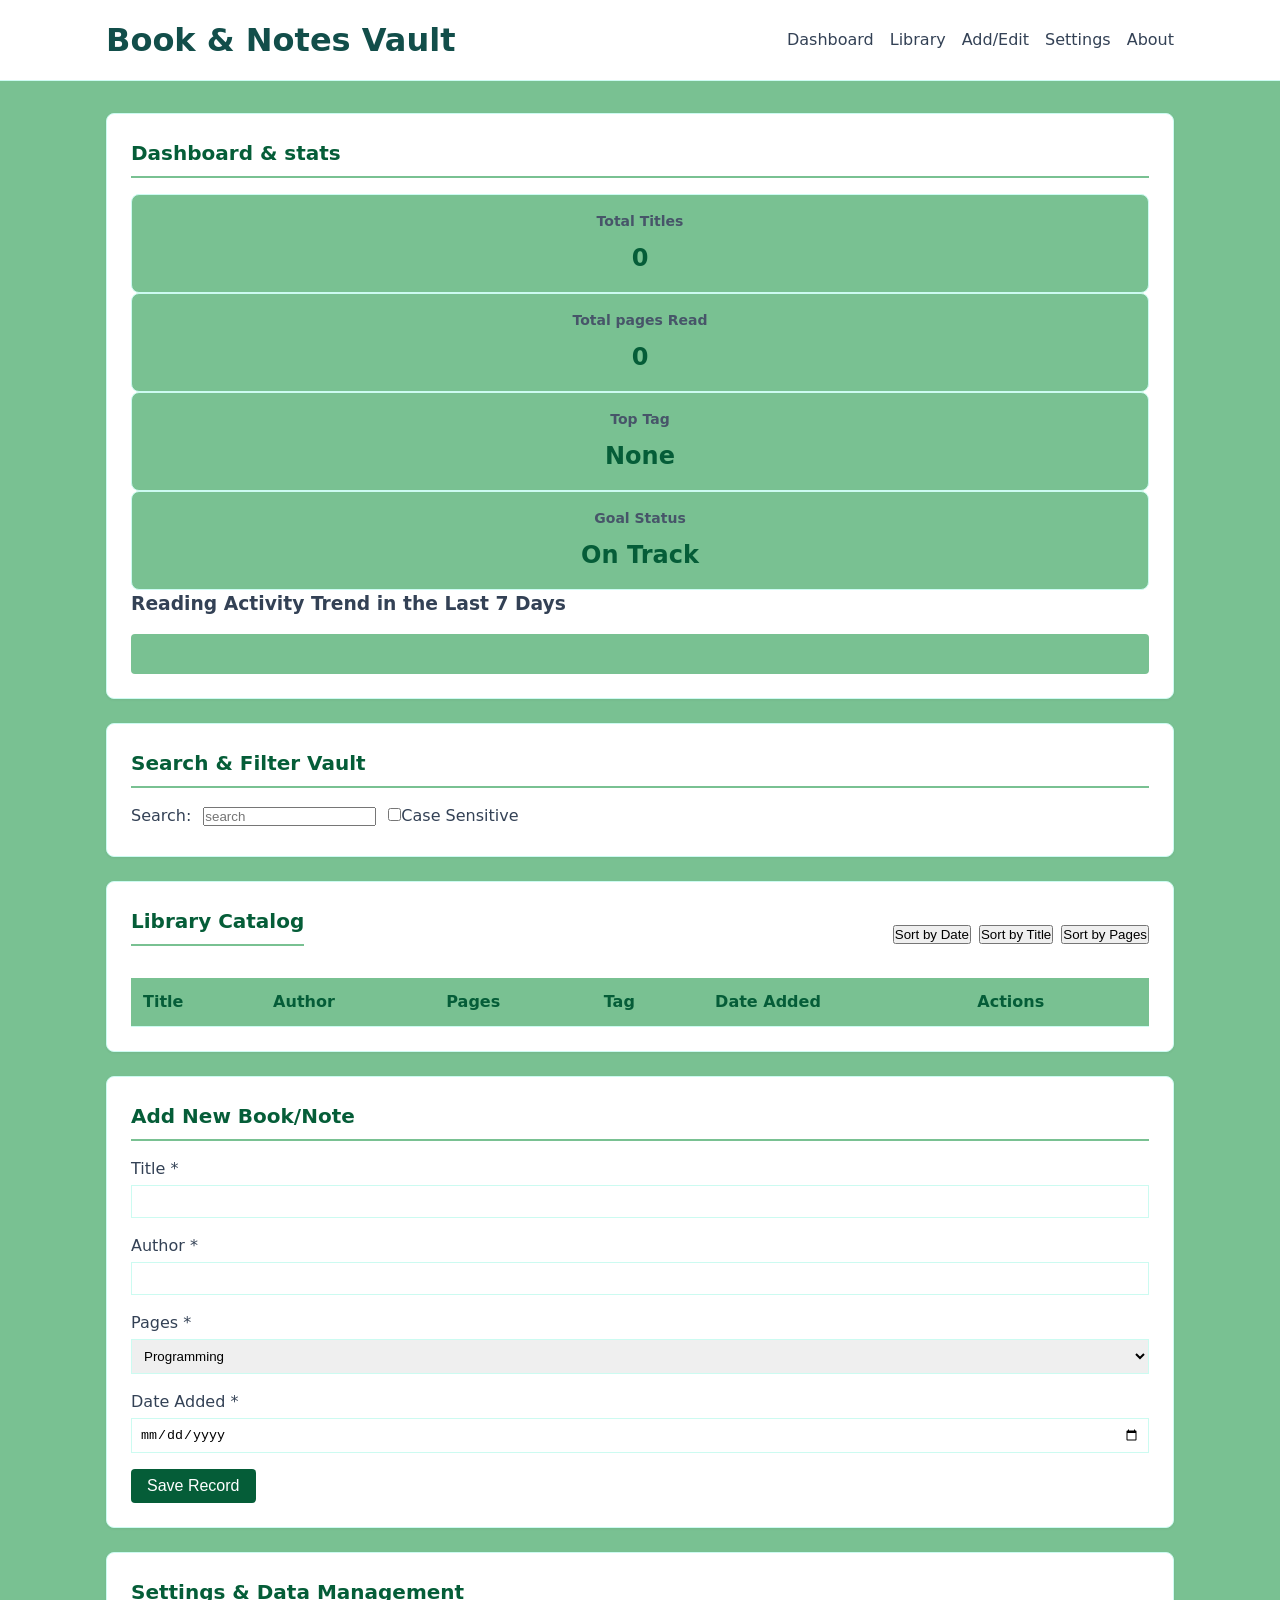
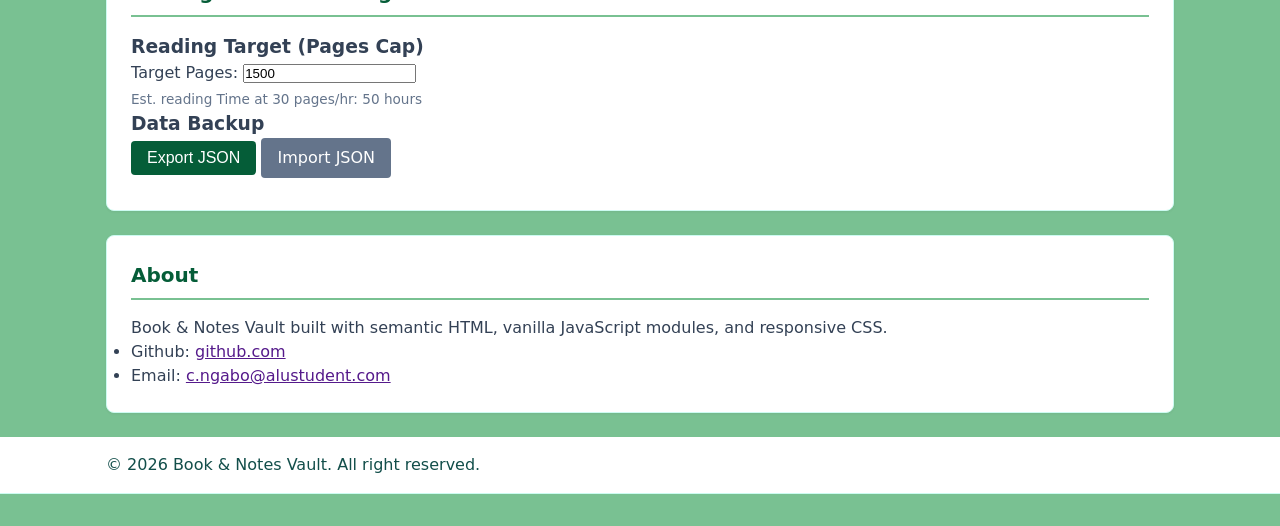
==== index.html @ 52278b73 "feat: finished most things and remaining with polishing the website" ====
<!DOCTYPE html>
<html lang="en">
<head>
    <meta charset="UTF-8">
    <meta name="viewport" content="width=device-width, initial-scale=1.0">
    <title>Book & Notes Vault</title>
    <link rel="stylesheet" href="styles/main.css">
</head>
<body>
    <a href="#main-content" class="skip-link">Skip to main content</a>

    <header class="site-header">
        <div class="container header-inner">
            <h1>Book & Notes Vault</h1>
            <nav aria-label="Main Navigation">
                <ul>
                    <li><a href="#dashboard">Dashboard</a></li>
                    <li><a href="#records-section">Library</a></li>
                    <li><a href="#form-section">Add/Edit</a></li>
                    <li><a href="#settings">Settings</a></li>
                    <li><a href="#about">About</a></li>
                </ul>
            </nav>
        </div>
    </header>

    <!-- Dashboard and stastics section-->
    <main id="main-content" class="container">
        <div id="live-region" aria-live="polite" class="sr-only"></div>
        <section id="dashboard" class="card-section">
            <h2>Dashboard & stats</h2>
            <div class="stats-grid">
                <div class="stat-card">
                    <h3>Total Titles</h3>
                    <p id="stat-count">0</p>
                </div>
                <div class="stat-card">
                    <h3>Total pages Read</h3>
                    <p id="stat-sum">0</p>
                </div>
                <div class="stat-card">
                    <h3>Top Tag</h3>
                    <p id="stat-top-tag">None</p>
                </div>
                <div class="stat-card">
                    <h3>Goal Status</h3>
                    <p id="stat-cap-status">On Track</p>
                </div>
            </div>
            <div class="chart-container">
                <h3>Reading Activity Trend in the Last 7 Days</h3>
                <div id="trend-chart" class="mini-chart"></div>
            </div>
        </section>

        <!-- search and filter section-->
        <section id="search-section" class="card-section">
            <h2>Search & Filter Vault</h2>
            <div class="search-controls">
                <label for="search-input">Search:</label>
                <input type="text" id="search-input" placeholder="search">
                <label><input type="checkbox" id="case-sensitive-toggle">Case Sensitive</label>
            </div>
            <p id="search-error" class="error-message" role="alert"></p>
        </section>

        <!--records section-->
        <section id="records-section" class="card-section">
            <div class="section-header">
                <h2>Library Catalog</h2>
                <div class="sort-controls">
                    <button id="sort-date" aria-sort="none">Sort by Date</button>
                    <button id="sort-titles" aria-sort="none">Sort by Title</button>
                    <button id="sort-pages" aria-sort="none">Sort by Pages</button>
                </div>
            </div>
            <div class="table-responsive">
                <table id="records-table">
                    <thead>
                        <tr>
                            <th>Title</th>
                            <th>Author</th>
                            <th>Pages</th>
                            <th>Tag</th>
                            <th>Date Added</th>
                            <th>Actions</th>
                        </tr>
                    </thead>
                    <tbody id="records-tbody">

                    </tbody>
                </table>
            </div>
        </section>

        <!-- add and edit section -->
        <section id="form-section" class="card-section">
            <h2 id="form-title">Add New Book/Note</h2>
            <form id="record-form" novalidate>
                <input type="hidden" id="record-id">
                <div class="form-group">
                    <label for="title">Title <span aria-hidden="true">*</span></label>
                    <input type="text" id="title" required aria-describedby="title-error">
                    <small id="title-error" class="error-message"></small>
                </div>
                <div class="form-group">
                    <label for="author">Author <span aria-hidden="true">*</span></label>
                    <input type="text" id="author" required aria-describedby="author-error">
                    <small id="title-error" class="error-message"></small>
                </div>
                <div class="form-group">
                    <label for="pages">Pages <span aria-hidden="true">*</span></label>
                    <select id="tag" required>
                        <option value="Programming">Programming</option>
                        <option value="Architecture">Architecture</option>
                        <option value="Science">Science</option>
                        <option value="Productivity">Productivity</option>
                        <option value="Fiction">Fiction</option>
                        <option value="Other">Other</option>
                    </select>
                    <small id="tag-error" class="error-message"></small>
                </div>
                <div class="form-group">
                    <label for="dateAdded">Date Added <span aria-hidden="true">*</span></label>
                    <input type="date" id="dateAdded" required aria-describedby="date-error">
                    <small id="date-error" class="error-message"></small>
                </div>
                <div class="form-actions">
                    <button type="submit" class="btn primary" id="save-btn">Save Record</button>
                    <button type="button" class="btn secondary" id="cancel-btn" style="display:none;">Cancel</button>
                </div>
            </form>
        </section>
        
        <!--settings section-->
        <section id="settings" class="card-section">
            <h2>Settings & Data Management</h2>
            <div class="settings-grid">
                <div>
                    <h3>Reading Target (Pages Cap)</h3>
                    <label for="reading-cap">Target Pages:</label>
                    <input type="number" id="reading-cap" value="1500">
                    <small class="hint">Est. reading Time at 30 pages/hr: <span id="hours-est">50</span> hours</small>
                </div>
                <div>
                    <h3>Data Backup</h3>
                    <button id="export-btn" class="btn">Export JSON</button>
                    <label for="import-file" class="btn secondary file-label">Import JSON</label>
                    <input type="file" id="import-file" accept=".json" style="display: none;">
                </div>
            </div>
            <p id="settings-msg" class="success-message" role="status"></p>
        </section>
        
        <section id="about" class="card-section">
            <h2>About</h2>
            <p>Book & Notes Vault built with semantic HTML, vanilla JavaScript modules, and responsive CSS.</p>
            <ul>
                <li>Github: <a href="" target="_blank" rel="noopener">github.com</a></li>
                <li>Email: <a href="">c.ngabo@alustudent.com</a></li>
            </ul>
        </section>
    </main>

    <footer class="site-header">
        <div class="container footer-inner">
            <p>&copy; 2026 Book & Notes Vault. All right reserved.</p>
        </div>
    </footer>

    <script type="module" src="scripts/app.js"></script>
</body>
</html>
---- styles/main.css ----
:root {
    --primary:#055d38;
    --primary-hover: #115e59;
    --bg: #79c192;
    --surface: #ffffff;
    --text: #124e4a;
    --text-muted: #5eead4;
    --text-body: #334155;
    --border: #ccfbf1;
    --error: #dc2626;
    --success: #16a34a;
    --radius: 8px;
}

* {
    box-sizing: border-box;
    margin: 0;
    padding: 0;
}

body {
    font-family: system-ui, -apple-system, sens-serif;
    background-color: var(--bg);
    color: var(--text-body);
    line-height: 1.5;
}

.container {
    width: 100%;
    max-width: 1100px;
    margin: 0 auto;
    padding: 0 1rem;
}

.sr-only {
    position: absolute;
    width: 1px;
    height: 1px;
    padding: 0;
    margin: -1px;
    overflow: hidden;
    clip: rect(0,0,0,0);
    border: 0;
}

.skip-link {
    position: absolute;
    top: -40px;
    left: 0;
    background: var(--primary);
    color: white;
    padding: 8px;
    z-index: 100;
    transition: top 0.2s ease;
}

.skip-link:focus {
    top: 0;
}

.site-header {
    background: var(--surface);
    border-bottom: 1px solid var(--border);
    padding: 1rem 0;
    margin-bottom: 2rem;
    color: var(--text);
}

.header-inner {
    display: flex;
    flex-direction: column;
    gap: 1rem;
    align-items: center;
}

.site-header nav ul {
    display: flex;
    gap: 1rem;
    list-style: none;
    flex-wrap: wrap;
    justify-content: center;
}

.site-header nav a {
    color: var(--text-body);
    text-decoration: none;
    font-weight: 500;
}

.site-header nav a:hover {
    color: var(--primary-hover);
}

.card-section {
    background: var(--surface);
    border: 1px solid var(--border);
    border-radius: var(--radius);
    padding: 1.5rem;
    margin-bottom: 1.5rem;
    box-shadow: 0 1px 3px rgba(0,0,0,0.05);
}

.card-section h2 {
    margin-bottom: 1rem;
    font-size: 1.25rem;
    border-bottom: 2px solid var(--bg);
    padding-bottom: 0.5rem;
    color: var(--primary);
}

.stat-grid {
    display: grid;
    grid-template-columns: 1fr;
    gap: 1rem;
}

.stat-card {
    background: var(--bg);
    padding: 1rem;
    border-radius: var(--radius);
    text-align: center;
    border: 1px solid var(--border);
}

.stat-card h3 {
    font-size: 0.875rem;
    color: #475569;
}

.stat-card p {
    font-size: 1.5rem;
    font-weight: bold;
    color: var(--primary);
    margin-top: 0.5rem;
}

.mini-chart {
    display: flex;
    height: 40px;
    background: var(--bg);
    border-radius: 4px;
    overflow: hidden;
    margin-top: 1rem;
    align-items: flex-end;
}

.chart-bar {
    background: var(--primary);
    flex: 1;
    margin: 0 2px;
    transition: height 0.3s ease;
}

.search-controls {
    display: flex;
    flex-direction: column;
    gap: 0.75rem;
}

.section-header {
    display: flex;
    flex-direction: column;
    gap: 0.75;
    margin-bottom: 1rem;
}

.sort-controls {
    display: flex;
    gap: 0.5rem;
    flex-wrap: wrap;
}

.table-responsive {
    width: 100%;
    overflow: auto;
}

table {
    width: 100%;
    border-collapse: collapse;
    text-align: left;
}

th, td {
    padding: 0.75rem;
    border-bottom: 1px solid var(--border);
}

th {
    font-weight: 600;
    background: var(--bg);
    color: var(--primary);
}

.form-group {
    margin-bottom: 1rem;
}

.form-group label {
    display: block;
    font-weight: 500;
    margin-bottom: 0.25rem;
    color: var(--text-body);
}

.form-group input, .form-group select {
    width: 100%;
    padding: 0.5rem;
    border: 1px solid var(--border);
}

.form-group input:focus, .form-group:focus {
    outline: 2px solid var(--primary);
}

.error-message {
    color: var(--error);
    font-size: 0.875rem;
    margin-top: 0.25rem;
    display: block;
}

.success-message {
    color: var(--success);
    font-size: 0.875rem;
    margin-top: 0.5rem;
}

.hint {
    font-size: 0.85rem;
    color: #64748b;
    display: block;
    margin-top: 0.25rem;
}

.btn {
    background: var(--primary);
    color: white;
    border: none;
    padding: 0.5rem 1rem;
    border-radius: 4px;
    cursor: pointer;
    font-size: 1rem;
}

.btn:hover {
    background: var(--primary-hover);
}

.btn.secondary {
    background: #64748b;
}

.btn.danger {
    background: var(--error);
}

.file-label {
    display: inline-block;
    cursor: pointer;
    text-align: center;
}

mark {
    background-color: #fef08a;
    padding: 0 2px;
    border-radius: 2px;
}

/* tackling breakpoints */
@media (min-width: 768px) {
    .header-inner {
        flex-direction: row;
        justify-content: space-between;
    }
    .stat-grid {
        grid-template-columns: repeat(2, 1fr);
    }
    .search-controls {
        flex-direction: row;
        align-items: center;
    }
    .section-header {
        flex-direction: row;
        justify-content: space-between;
        align-items: center;
    }
}

@media (min-width: 1024px) {
    .stat-grid {
        grid-template-columns: repeat(4, 1fr);
    }
}
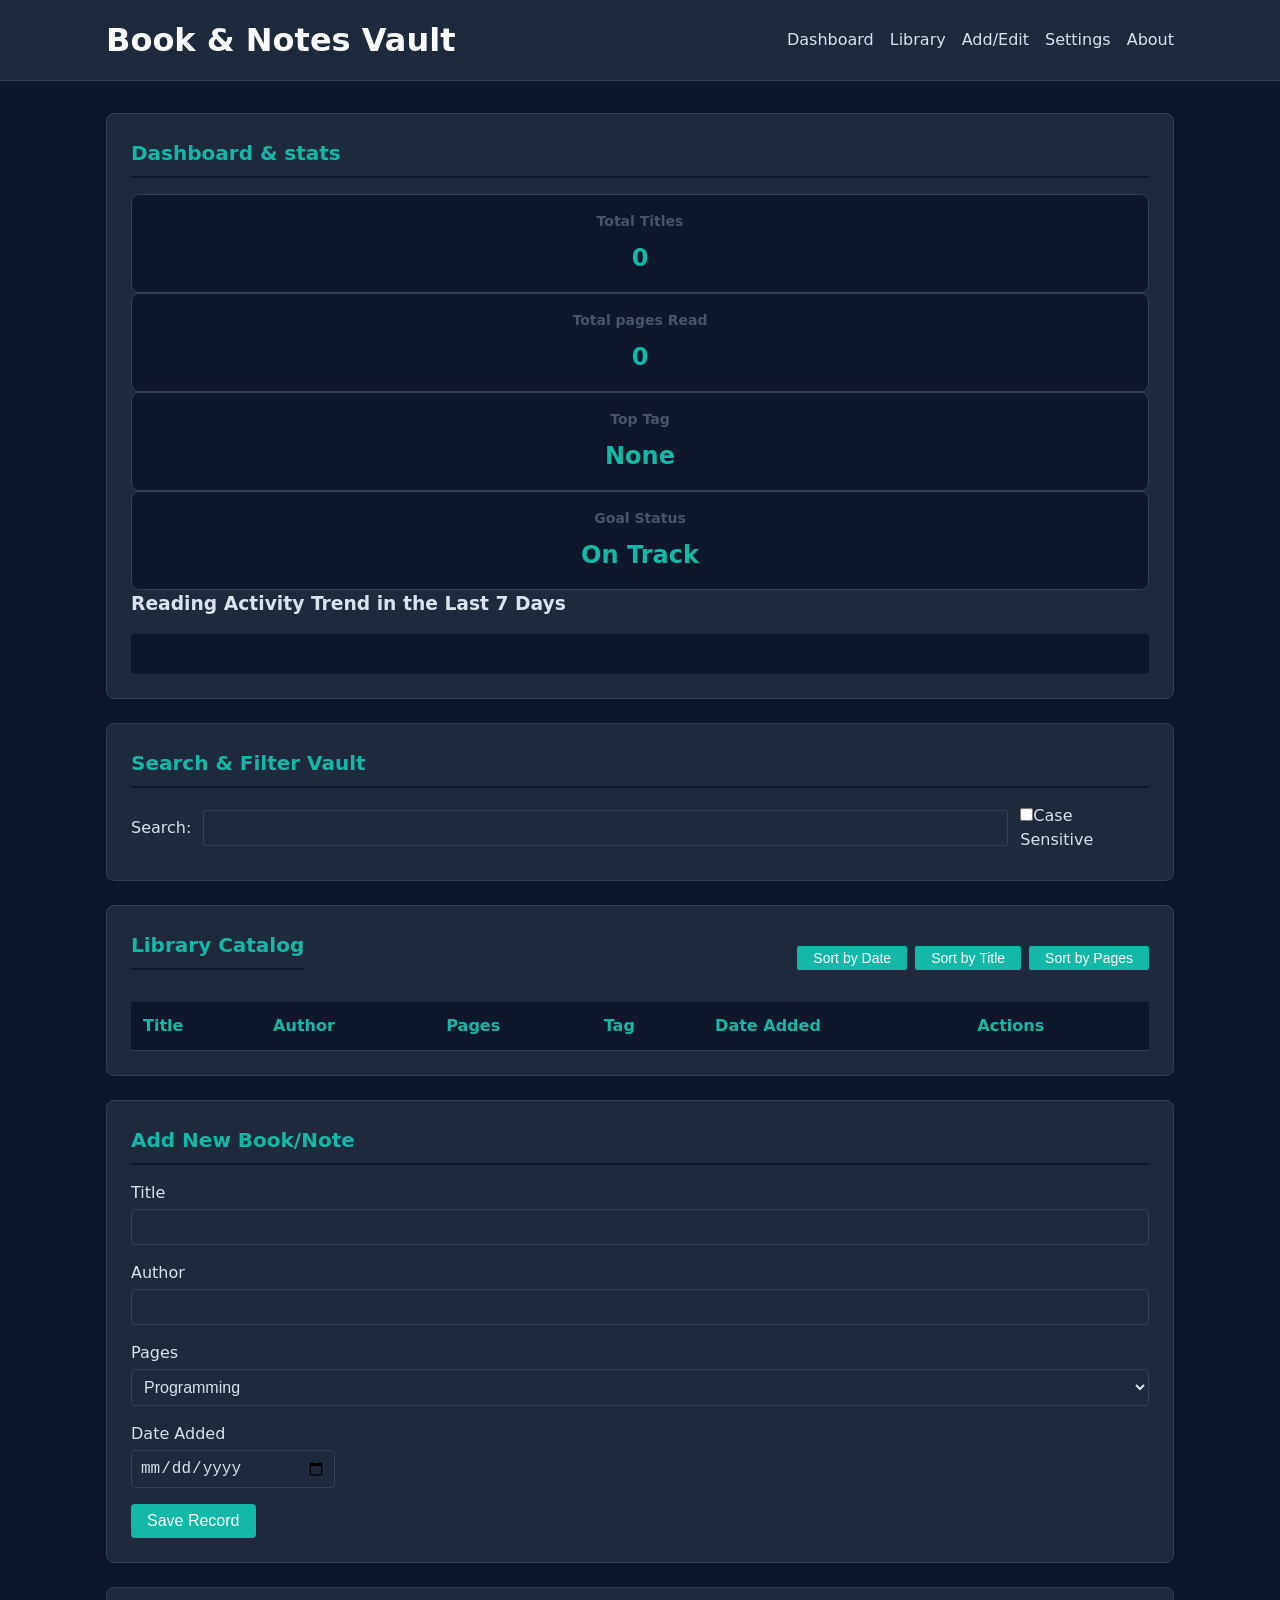
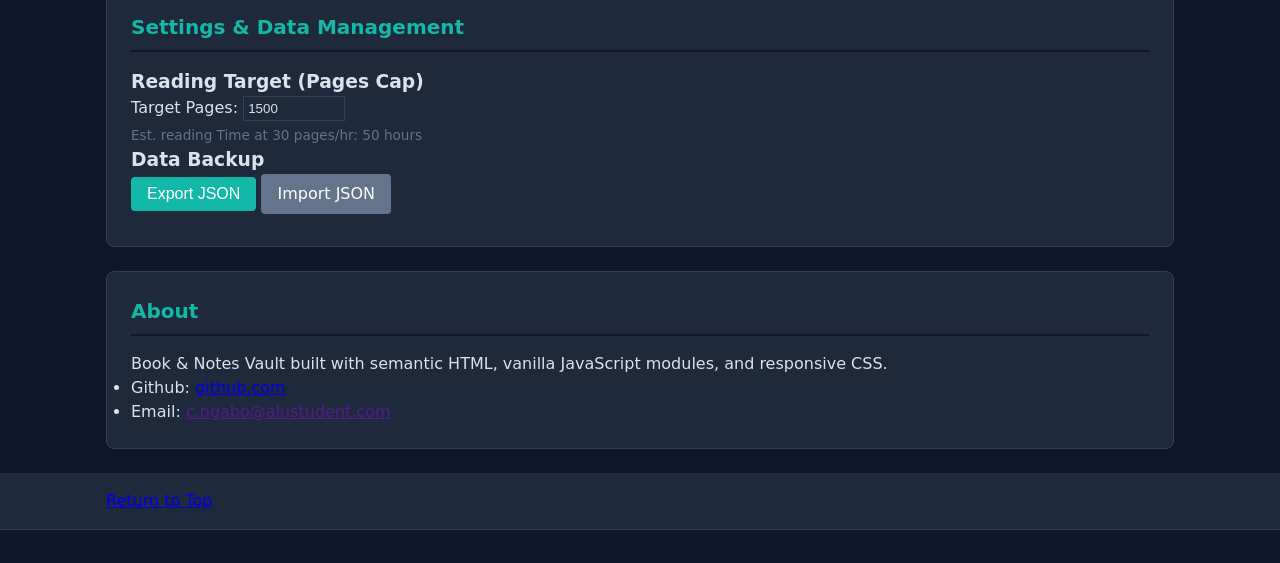
==== commit 2fa16503: "changing up color and adding more ccs" ====
--- a/index.html
+++ b/index.html
@@ -58,7 +58,7 @@
             <h2>Search & Filter Vault</h2>
             <div class="search-controls">
                 <label for="search-input">Search:</label>
-                <input type="text" id="search-input" placeholder="search">
+                <input type="text" id="search-input" class="search-style">
                 <label><input type="checkbox" id="case-sensitive-toggle">Case Sensitive</label>
             </div>
             <p id="search-error" class="error-message" role="alert"></p>
@@ -69,9 +69,9 @@
             <div class="section-header">
                 <h2>Library Catalog</h2>
                 <div class="sort-controls">
-                    <button id="sort-date" aria-sort="none">Sort by Date</button>
-                    <button id="sort-titles" aria-sort="none">Sort by Title</button>
-                    <button id="sort-pages" aria-sort="none">Sort by Pages</button>
+                    <button id="sort-date" aria-sort="none" class="sort-btn">Sort by Date</button>
+                    <button id="sort-titles" aria-sort="none" class="sort-btn">Sort by Title</button>
+                    <button id="sort-pages" aria-sort="none" class="sort-btn">Sort by Pages</button>
                 </div>
             </div>
             <div class="table-responsive">
@@ -99,17 +99,17 @@
             <form id="record-form" novalidate>
                 <input type="hidden" id="record-id">
                 <div class="form-group">
-                    <label for="title">Title <span aria-hidden="true">*</span></label>
+                    <label for="title">Title <span aria-hidden="true"></span></label>
                     <input type="text" id="title" required aria-describedby="title-error">
                     <small id="title-error" class="error-message"></small>
                 </div>
                 <div class="form-group">
-                    <label for="author">Author <span aria-hidden="true">*</span></label>
+                    <label for="author">Author <span aria-hidden="true"></span></label>
                     <input type="text" id="author" required aria-describedby="author-error">
                     <small id="title-error" class="error-message"></small>
                 </div>
                 <div class="form-group">
-                    <label for="pages">Pages <span aria-hidden="true">*</span></label>
+                    <label for="pages">Pages <span aria-hidden="true"></span></label>
                     <select id="tag" required>
                         <option value="Programming">Programming</option>
                         <option value="Architecture">Architecture</option>
@@ -120,8 +120,8 @@
                     </select>
                     <small id="tag-error" class="error-message"></small>
                 </div>
-                <div class="form-group">
-                    <label for="dateAdded">Date Added <span aria-hidden="true">*</span></label>
+                <div class="form-group" id="form-groupdate">
+                    <label for="dateAdded">Date Added <span aria-hidden="true"></span></label>
                     <input type="date" id="dateAdded" required aria-describedby="date-error">
                     <small id="date-error" class="error-message"></small>
                 </div>
@@ -152,11 +152,12 @@
             <p id="settings-msg" class="success-message" role="status"></p>
         </section>
         
+        <!-- about section -->
         <section id="about" class="card-section">
             <h2>About</h2>
             <p>Book & Notes Vault built with semantic HTML, vanilla JavaScript modules, and responsive CSS.</p>
             <ul>
-                <li>Github: <a href="" target="_blank" rel="noopener">github.com</a></li>
+                <li>Github: <a href="https://github.com/Te1vel/book-notes-vault" target="_blank" rel="noopener">github.com</a></li>
                 <li>Email: <a href="">c.ngabo@alustudent.com</a></li>
             </ul>
         </section>
@@ -164,7 +165,7 @@
 
     <footer class="site-header">
         <div class="container footer-inner">
-            <p>&copy; 2026 Book & Notes Vault. All right reserved.</p>
+        <p class="return"><a href="#dashboard">Return to Top</a></p>
         </div>
     </footer>
 
--- a/styles/main.css
+++ b/styles/main.css
@@ -1,12 +1,12 @@
 :root {
-    --primary:#055d38;
-    --primary-hover: #115e59;
-    --bg: #79c192;
-    --surface: #ffffff;
-    --text: #124e4a;
+    --primary:#14b8a6;
+    --primary-hover: #0d9488;
+    --bg: #0f172a;
+    --surface: #1e293b;
+    --text: #f8fafc;
     --text-muted: #5eead4;
-    --text-body: #334155;
-    --border: #ccfbf1;
+    --text-body: #d9e2ed;
+    --border: #334155;
     --error: #dc2626;
     --success: #16a34a;
     --radius: 8px;
@@ -157,6 +157,16 @@
     gap: 0.75rem;
 }
 
+.search-style {
+    width: 80%;
+    padding: 0.5rem;
+    background-color: var(--surface);
+    color: var(--text-body);
+    border: 1px solid var(--border);
+    border-radius: 2px;
+    font-size: 1rem;
+}
+
 .section-header {
     display: flex;
     flex-direction: column;
@@ -168,6 +178,20 @@
     display: flex;
     gap: 0.5rem;
     flex-wrap: wrap;
+}
+
+.sort-btn {
+    background: var(--primary);
+    color: white;
+    border: none;
+    padding: 0.25rem 1rem;
+    border-radius: 2px;
+    cursor: pointer;
+    font-size: 0.875rem;
+}
+
+.sort-btn:hover {
+    background-color: var(--primary-hover);
 }
 
 .table-responsive {
@@ -206,11 +230,16 @@
 .form-group input, .form-group select {
     width: 100%;
     padding: 0.5rem;
-    border: 1px solid var(--border);
+    background-color: var(--surface);
+    color: var(--text-body);
+    border: 1px solid var(--border);
+    border-radius: 4px;
+    font-size: 1rem;
 }
 
 .form-group input:focus, .form-group:focus {
     outline: 2px solid var(--primary);
+    border-color: var(--primary);
 }
 
 .error-message {
@@ -267,6 +296,25 @@
     border-radius: 2px;
 }
 
+.return {
+    text-decoration: none;
+    color: var(--primary);
+    text-align: left;
+    
+}
+
+#reading-cap {
+    width: 10%;
+    padding: 0.25rem;
+    background-color: var(--surface);
+    color: var(--text-body);
+    border: 1px solid var(--border);
+}
+
+#form-groupdate {
+    width: 20%;
+}
+
 /* tackling breakpoints */
 @media (min-width: 768px) {
     .header-inner {
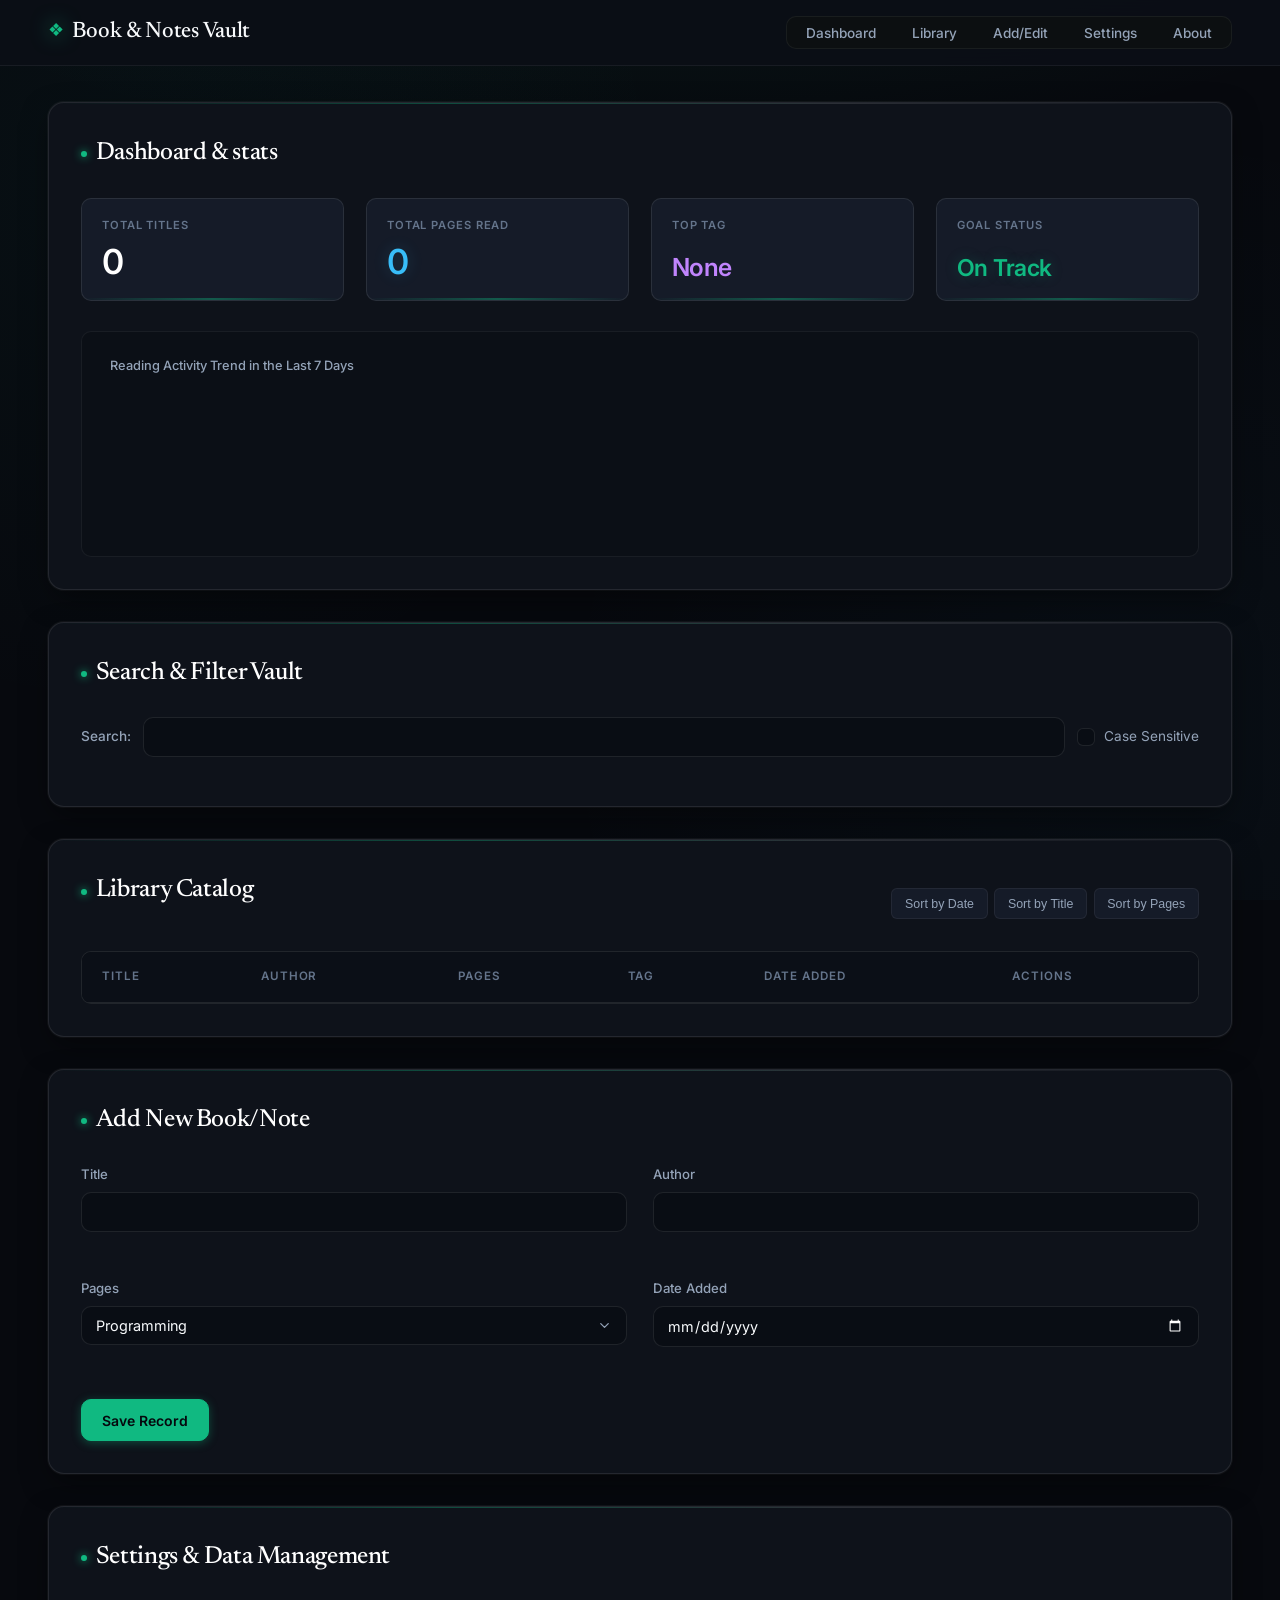
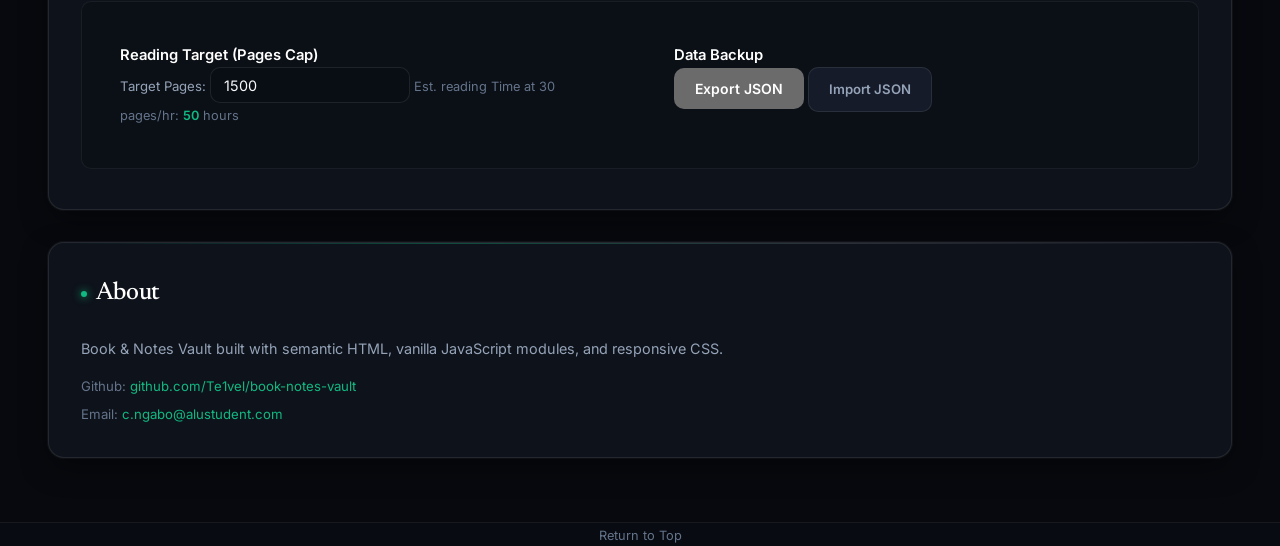
==== commit 9743bed8: "test.html" ====
--- a/index.html
+++ b/index.html
@@ -157,8 +157,8 @@
             <h2>About</h2>
             <p>Book & Notes Vault built with semantic HTML, vanilla JavaScript modules, and responsive CSS.</p>
             <ul>
-                <li>Github: <a href="https://github.com/Te1vel/book-notes-vault" target="_blank" rel="noopener">github.com</a></li>
-                <li>Email: <a href="">c.ngabo@alustudent.com</a></li>
+                <li>Github: <a href="https://github.com/Te1vel/book-notes-vault" target="_blank" rel="noopener">github.com/Te1vel/book-notes-vault</a></li>
+                <li>Email: <a href="c.ngabo@alustudent.com">c.ngabo@alustudent.com</a></li>
             </ul>
         </section>
     </main>
--- a/styles/main.css
+++ b/styles/main.css
@@ -1,37 +1,90 @@
+@import url('https://fonts.googleapis.com/css2?family=Inter:wght@300;400;500;600;700&family=Newsreader:ital,opsz,wght@0,6..72,300;0,6..72,400;0,6..72,500;0,6..72,600;1,6..72,400;1,6..72,500&display=swap');
+/* --- design tokens and color system --- */
 :root {
-    --primary:#14b8a6;
-    --primary-hover: #0d9488;
-    --bg: #0f172a;
-    --surface: #1e293b;
-    --text: #f8fafc;
-    --text-muted: #5eead4;
-    --text-body: #d9e2ed;
-    --border: #334155;
-    --error: #dc2626;
-    --success: #16a34a;
-    --radius: 8px;
-}
+    --bg-base: #07090e;
+    --bg-surface: #0e121a;
+     --bg-surface-elevated: #131824;
+    --bg-card: #151b28;
+    --bg-card-hover: #1b2334;
+    --bg-card-inner: #0b0f16;
+    --bg-input: #090d14;
 
-* {
+    --border-subtle: rgba(255, 255, 255, 0.06);
+    --border-card: rgba(255, 255, 255, 0.09);
+    --border-focus: rgba(16, 185, 129, 0.6);
+
+    --text-primary: #f8fafc;
+    --text-secondary: #94a3b8;
+    --text-muted: #64748b;
+    --text-inverse: #05080d;
+
+    --accent-emerald: #10b981;
+    --accent-emerald-glow: rgba(16, 185, 129, 0.28);
+    --accent-emerald-subtle: rgba(16, 185, 129, 0.12);
+    --accent-teal: #14b8a6;
+    --accent-cyan: #38bdf8;
+    --accent-amber: #f59e0b;
+    --accent-rose: #f43f5e;
+    --accent-purple: #c084fc;
+
+    --font-heading: 'Newsreader', Georgia, serif;
+    --font-sans: 'Inter', -apple-system, BlinkMacSystemFont, "Segoe UI", Roboto, sans-serif;
+    --font-mono: ui-monospace, SFMono-Regular, Menlo, Monaco, Consolas, monospace;
+
+    --radius-sm: 6px;
+    --radius-md: 10px;
+    --radius-lg: 16px;
+    --radius-xl: 22px;
+    --radius-full: 9999px;
+
+    --shadow-card: 0 10px 30px -5px rgba(0, 0, 0, 0.5), 0 0 1px 1px rgba(255, 255, 255, 0.06);
+    --shadow-card-hover: 0 16px 36px -4px rgba(0, 0, 0, 0.65), 0 0 1px 1px rgba(16, 185, 129, 0.3);
+    --shadow-glow: 0 0 25px -2px rgba(16, 185, 129, 0.35);
+
+    --transition: all 0.22s cubic-bezier(0.16, 1, 0.3, 1);
+}
+/* --- base and resets --- */
+*, *::before, *::after {
     box-sizing: border-box;
     margin: 0;
     padding: 0;
 }
-
+html {
+    scroll-behavior: smooth;
+    color-scheme: dark;
+    -webkit-text-size-adjust: 100%;
+}
 body {
-    font-family: system-ui, -apple-system, sens-serif;
-    background-color: var(--bg);
-    color: var(--text-body);
-    line-height: 1.5;
-}
-
-.container {
-    width: 100%;
-    max-width: 1100px;
-    margin: 0 auto;
-    padding: 0 1rem;
-}
-
+    background-color: var(--bg-base);
+    color: var(--text-primary);
+    font-family: var(--font-sans);
+    font-size: 14.5px;
+    line-height: 1.55;
+    min-height: 100vh;
+    display: flex;
+    flex-direction: column;
+     background-image: 
+        radial-gradient(ellipse 90% 40% at 50% -10%, rgba(16, 185, 129, 0.08), transparent 70%),
+        radial-gradient(circle at 10% 20%, rgba(20, 184, 166, 0.04) 0%, transparent 40%),
+        radial-gradient(circle at 90% 80%, rgba(56, 189, 248, 0.03) 0%, transparent 45%);
+    background-attachment: fixed;
+}
+.skip-link {
+    position: absolute;
+    top: -100px;
+    left: 1rem;
+    background: var(--accent-emerald);
+    color: var(--text-inverse);
+    font-weight: 600;
+    padding: 0.65rem 1rem;
+    border-radius: var(--radius-sm);
+    z-index: 9999;
+    text-decoration: none;
+    transition: top 0.2s;
+}
+.skip-link:focus {
+    top: 0.75rem;
+}
 .sr-only {
     position: absolute;
     width: 1px;
@@ -40,303 +93,884 @@
     margin: -1px;
     overflow: hidden;
     clip: rect(0,0,0,0);
+    white-space: nowrap;
     border: 0;
 }
-
-.skip-link {
+.container {
+    width: 100%;
+    margin: 0 auto;
+    padding: 0 1rem;
+}
+/* nav */
+.site-header {
+    background-color: rgba(11, 15, 22, 0.92);
+    backdrop-filter: blur(16px);
+    -webkit-backdrop-filter: blur(16px);
+    border-bottom: 1px solid var(--border-subtle);
+    position: sticky;
+    top: 0;
+    z-index: 100;
+}
+.header-inner {
+    display: flex;
+    flex-direction: column;
+    align-items: stretch;
+    gap: 0.75rem;
+    padding: 0.85rem 0;
+}
+.site-header h1 {
+    font-family: var(--font-heading);
+    font-size: 1.25rem;
+    font-weight: 500;
+    letter-spacing: -0.02rem;
+    color: var(--text-primary);
+    display: flex;
+    align-items: center;
+    gap: 0.5rem;
+}
+.site-header h1::before {
+    content: "❖";
+    color: var(--accent-emerald);
+    font-size: 1.1rem;
+    display: inline-block;
+    filter: drop-shadow(0 0 10px rgba(16, 185, 129, 0.7));
+}
+.site-header nav {
+    width: 100%;
+    overflow-x: auto;
+    -webkit-overflow-scrolling: touch;
+    scrollbar-width: none;
+}
+.site-header nav::-webkit-scrollbar {
+    display: none;
+}
+.site-header nav ul {
+    list-style: none;
+    display: flex;
+    align-items: center;
+    gap: 0.25rem;
+    background: rgba(14, 18, 16, 0.7);
+    padding: 0.25rem;
+    border-radius: var(--radius-md);
+    border: 1px solid var(--border-subtle);
+    width: max-content;
+    min-width: 100%;
+}
+.site-header nav a {
+    color: var(--text-secondary);
+    text-decoration: none;
+    font-size: 0.8rem;
+    font-weight: 500;
+    padding: 0.4rem 0.75rem;
+    border-radius: var(--radius-sm);
+    white-space: nowrap;
+    transition: var(--transition);
+}
+.site-header nav a:hover, .site-header nav a:focus-visible{
+    color: var(--text-primary);
+    background-color: var(--bg-card);
+}
+.site-header nav a[aria-current="page"], .site-header nav a:active {
+    background-color: var(--bg-card-hover);
+    color: var(--accent-emerald);
+    box-shadow: inset 0 0 0 1px rgba(16, 185, 129, 0.25);
+}
+/* main content */
+main#main-content {
+    flex: 1;
+    padding-top: 1.25rem;
+    padding-bottom: 2.5rem;
+    display: flex;
+    flex-direction: column;
+    gap: 1.25rem;
+}
+.card-section {
+    background: var(--bg-surface);
+    border: 1px solid var(--border-card);
+    border-radius: var(--radius-md);
+    padding: 1.25rem 1rem;
+    box-shadow: var(--shadow-card);
+    position: relative;
+    overflow: hidden;
+}
+.card-section::before {
+    content: "";
     position: absolute;
-    top: -40px;
+    top: 0;
     left: 0;
-    background: var(--primary);
-    color: white;
-    padding: 8px;
-    z-index: 100;
-    transition: top 0.2s ease;
-}
-
-.skip-link:focus {
-    top: 0;
-}
-
-.site-header {
-    background: var(--surface);
-    border-bottom: 1px solid var(--border);
-    padding: 1rem 0;
-    margin-bottom: 2rem;
-    color: var(--text);
-}
-
-.header-inner {
-    display: flex;
-    flex-direction: column;
-    gap: 1rem;
+    right: 0;
+    height: 1px;
+    background: linear-gradient(90deg, transparent, rgba(16, 185, 129, 0.35), rgba(255, 255, 255, 0.12), transparent);
+}
+.card-section > h2, .section-header > h2 {
+    font-family: var(--font-heading);
+    font-size: 1.35rem;
+    font-weight: 500;
+    letter-spacing: -0.015em;
+    color: #ffffff;
+    margin-bottom: 1.15rem;
+    display: flex;
     align-items: center;
-}
-
-.site-header nav ul {
-    display: flex;
-    gap: 1rem;
-    list-style: none;
-    flex-wrap: wrap;
-    justify-content: center;
-}
-
-.site-header nav a {
-    color: var(--text-body);
-    text-decoration: none;
-    font-weight: 500;
-}
-
-.site-header nav a:hover {
-    color: var(--primary-hover);
-}
-
-.card-section {
-    background: var(--surface);
-    border: 1px solid var(--border);
-    border-radius: var(--radius);
-    padding: 1.5rem;
-    margin-bottom: 1.5rem;
-    box-shadow: 0 1px 3px rgba(0,0,0,0.05);
-}
-
-.card-section h2 {
-    margin-bottom: 1rem;
-    font-size: 1.25rem;
-    border-bottom: 2px solid var(--bg);
-    padding-bottom: 0.5rem;
-    color: var(--primary);
-}
-
-.stat-grid {
+    gap:0.55rem;
+}
+.card-section > h2::before, .section-header > h2::before {
+    content: "";
+    display: inline-block;
+    width: 6px;
+    height: 6px;
+    border-radius: var(--radius-full);
+    background: var(--accent-emerald);
+    box-shadow: 0 0 8px var(--accent-emerald);
+}
+/* dashboard stats and chart */
+.stats-grid {
     display: grid;
     grid-template-columns: 1fr;
-    gap: 1rem;
-}
-
+    gap: 0.85rem;
+    margin-bottom: 1.25rem;
+}
 .stat-card {
-    background: var(--bg);
-    padding: 1rem;
-    border-radius: var(--radius);
-    text-align: center;
-    border: 1px solid var(--border);
-}
-
+    background: var(--bg-card);
+    border: 1px solid var(--border-card);
+    border-radius: var(--radius-md);
+    padding: 1.15rem 1.25rem;
+    position: relative;
+    transition: var(--transition);
+    overflow: hidden;
+    display: flex;
+    flex-direction: column;
+    justify-content: space-between;
+}
+.stat-card::after {
+    content: "";
+    position: absolute;
+    bottom: 0;
+    left: 0;
+    right: 0;
+    height: 2px;
+    background: linear-gradient(90deg, transparent, rgba(16, 185, 129, 0.4), transparent);
+    transition: var(--transition);
+}
+.stat-card:hover {
+    border-color: rgba(16, 185, 129, 0.35);
+    background: var(--bg-card-hover);
+    transform: translateY(-2px);
+    box-shadow: var(--shadow-card-hover);
+}
+.stat-card:hover::after {
+    opacity: 1;
+}
 .stat-card h3 {
-    font-size: 0.875rem;
-    color: #475569;
-}
-
+    font-size: 0.7rem;
+    font-weight: 600;
+    text-transform: uppercase;
+    letter-spacing: 0.08em;
+    color: var(--text-muted);
+    margin-bottom: 0.5rem;
+    display: flex;
+    align-items: center;
+    justify-content: space-between;
+}
 .stat-card p {
-    font-size: 1.5rem;
+    font-size: 1.85rem;
+    font-weight: 600;
+    font-family: var(--font-sans);
+    color: var(--text-primary);
+    line-height: 1.15;
+    letter-spacing: -0.02em;
+    font-variant-numeric: tabular-nums;
+}
+#stat-count {
+    color: #ffffff;
+}
+#stat-sum {
+    color: #38bdf8;
+    text-shadow: 0 0 16px rgba(56, 189, 248, 0.2);
+}
+#stat-top-tag {
+    color: var(--accent-purple);
+    font-size: 1.4rem;
+    text-overflow: ellipsis;
+    overflow: hidden;
+    white-space: nowrap;
+}
+#stat-cap-status {
+    color: var(--accent-emerald);
+    font-size: 1.25rem;
+    text-shadow: 0 0 14px rgb(16, 185, 129, 0.25);
+}
+/* chart container and trends */
+.chart-container {
+    background: var(--bg-card-inner);
+    border: 1px solid var(--border-subtle);
+    border-radius: var(--radius-md);
+    padding: 1.15rem 1rem;
+    position: relative;
+}
+.chart-container h3 {
+    font-size: 0.8rem;
+    font-weight: 500;
+    color: var(--text-secondary);
+    margin-bottom: 1rem;
+    display: flex;
+    justify-content: space-between;
+    align-items: center;
+}
+.mini-chart {
+    min-height: 120px;
+    height: 120px;
+    width: 100%;
+    display: flex;
+    align-items: flex-end;
+    gap: 8px;
+    padding-top: 15px;
+    position: relative;
+}
+.chart-bar-wrap {
+    display: flex;
+    flex-direction: column;
+    align-items: center;
+    flex: 1;
+    height: 100%;
+    justify-content: flex-end;
+    gap: 6px;
+    position: relative;
+}
+.chart-bar-wrap .bar-fill {
+    width: 100%;
+    border-radius: 4px 4px 0 0;
+    background: rgba(16, 185, 129, 0.22);
+    border: 1px solid rgba(16, 185, 129, 0.4);
+    border-bottom: none;
+    transition: var(--transition);
+    position: relative;
+}
+.chart-bar-wrap .bar-fill.highlight {
+    background: linear-gradient(180deg,  #10b981 0%, #059669 100%);
+    border-color: #34d399;
+    box-shadow: 0 0 12px rgba(16, 185, 129, 0.35);
+}
+.chart-bar-wrap:hover .bar-fill {
+    background: rgba(16, 185, 129, 0.45);
+    border-color: var(--accent-emerald);
+}
+.chart-bar-wrap:hover .bar-fill.highlight {
+    background: linear-gradient(180deg, #34d399 0%, #10b981 100%);
+    box-shadow: 0 0 20px rgba(16, 185, 129, 0.55);
+}
+.chart-bar-wrap .bar-day {
+    font-size: 0.725rem;
+    color: var(--text-muted);
+    font-weight: 500;
+}
+.chart-bar-wrap .bar-day.highlight {
+    color: #ffffff;
+    font-weight: 600;
+}
+.chart-bar-wrap .bar-val-badge {
+    position: absolute;
+    top: -20px;
+    font-size: 0.675rem;
+    font-weight: 600;
+    color:  #34d399;
+    opacity: 0;
+    transform: translateY(3px);
+    transition: var(--transition);
+    pointer-events: none;
+}
+.chart-bar-wrap:hover .bar-val-badge, .chart-bar-wrap .bar-val-badge.peak{
+    opacity: 1;
+    transform: translateY(0);
+}
+/* search and filter section*/
+.search-controls {
+    display: flex;
+    flex-direction: column;
+    align-items: stretch;
+    gap: 0.75rem;
+}
+.search-controls label[for="search-input"] {
+    font-weight: 500;
+    color: var(--text-secondary);
+    font-size: 0.85rem;
+}
+.search-style {
+    width: 100%;
+    background-color: var(--bg-input);
+    border: 1px solid var(--border-card);
+    border-radius: var(--radius-md);
+    padding: 0.65rem 0.95rem;
+    color: var(--text-primary);
+    font-family: inherit;
+    font-size: 0.9rem;
+    transition: var(--transition);
+}
+.search-style::placeholder {
+    color: var(--text-muted);
+}
+.search-style:focus {
+    outline: none;
+    border-color: var(--accent-emerald);
+    background-color: var(--bg-card-inner);
+    box-shadow: 0 0 0 3px var(--accent-emerald-subtle), 0 0 14px rgba(16, 185, 129, 0.15);
+}
+.search-controls label:not([for="search-input"]) {
+    display: inline-flex;
+    align-items: center;
+    gap: 0.55rem;
+    color: var(--text-secondary);
+    font-size: 0.85rem;
+    cursor: pointer;
+    user-select: none;
+    padding: 0.25rem 0;
+}
+.search-controls label:not([for="search-input"]):hover {
+    color: var(--text-primary);
+}
+.search-controls input[type="checkbox"] {
+    appearance: none;
+    -webkit-appearance: none;
+    width: 18px;
+    height: 18px;
+    min-width: 18px;
+    border: 1px solid var(--border-card);
+    border-radius: var(--radius-sm);
+    background-color: var(--bg-input);
+    cursor: pointer;
+    position: relative;
+    transition: var(--transition);
+}
+.search-controls input[type="checkbox"]:checked{
+    background-color: var(--accent-emerald);
+    border-color: var(--accent-emerald);
+    box-shadow: 0 0 8px var(--accent-emerald-glow);
+}
+.search-controls input[type="checkbox"]:checked:after {
+    content: "✓";
+    position: absolute;
+    top: 50%;
+    left: 50%;
+    transform: translate(-50%, -50%);
+    color: var(--text-inverse);
+    font-size: 11px;
     font-weight: bold;
-    color: var(--primary);
-    margin-top: 0.5rem;
-}
-
-.mini-chart {
-    display: flex;
-    height: 40px;
-    background: var(--bg);
-    border-radius: 4px;
-    overflow: hidden;
-    margin-top: 1rem;
-    align-items: flex-end;
-}
-
-.chart-bar {
-    background: var(--primary);
-    flex: 1;
-    margin: 0 2px;
-    transition: height 0.3s ease;
-}
-
-.search-controls {
-    display: flex;
-    flex-direction: column;
+}
+/* library and catalog */
+.section-header {
+    display: flex;
+    flex-direction: column;
+    align-items: flex-start;
     gap: 0.75rem;
-}
-
-.search-style {
-    width: 80%;
-    padding: 0.5rem;
-    background-color: var(--surface);
-    color: var(--text-body);
-    border: 1px solid var(--border);
-    border-radius: 2px;
-    font-size: 1rem;
-}
-
-.section-header {
-    display: flex;
-    flex-direction: column;
-    gap: 0.75;
     margin-bottom: 1rem;
 }
-
+.section-header h2 {
+    margin-bottom: 0;
+}
 .sort-controls {
     display: flex;
-    gap: 0.5rem;
+    gap: 0.4rem;
     flex-wrap: wrap;
-}
-
+    width: 100%;
+}
 .sort-btn {
-    background: var(--primary);
-    color: white;
-    border: none;
-    padding: 0.25rem 1rem;
-    border-radius: 2px;
+    flex: 1 1 auto;
+    background: var(--bg-card);
+    border: 1px solid var(--border-subtle);
+    color: var(--text-secondary);
+    padding: 0.45rem 0.65rem;
+    border-radius: var(--radius-sm);
+    font-size: 0.775rem;
+    font-weight: 500;
     cursor: pointer;
-    font-size: 0.875rem;
-}
-
+    transition: var(--transition);
+    display: inline-flex;
+    align-items: center;
+    justify-content: center;
+    gap: 0.3rem;
+}
 .sort-btn:hover {
-    background-color: var(--primary-hover);
-}
-
+    color: var(--text-primary);
+    background: var(--bg-card-hover);
+    border-color: var(--border-card);
+}
+.sort-btn[aria-sort="ascending"] {
+    background: var(--bg-card-hover);
+    border-color: rgba(16, 185, 129, 0.4);
+    color: var(--accent-emerald);
+}
+.sort-btn[aria-sort="ascending"]::after {
+    content:  " ↑";
+    color: var(--accent-emerald);
+    font-weight: bold;
+}
+.sort-btn[aria-sort="descending"] {
+    background: var(--bg-card-hover);
+    border-color: rgba(16, 185, 129, 0.4);
+    color: var(--accent-emerald);
+}
+.sort-btn[aria-sort="descending"]::after {
+    content: " ↓";
+    color: var(--accent-emerald);
+    font-weight: bold;
+}
+/* table responsive container */
 .table-responsive {
+    overflow-x: auto;
+    -webkit-overflow-scrolling: touch;
+    border-radius: var(--radius-md);
+    border: 1px solid var(--border-card);
+    background: var(--bg-card-inner);
+    margin: 0 -0.25rem;
+}
+#records-table{
     width: 100%;
-    overflow: auto;
-}
-
-table {
-    width: 100%;
+    min-width: 580px;
     border-collapse: collapse;
     text-align: left;
-}
-
-th, td {
-    padding: 0.75rem;
-    border-bottom: 1px solid var(--border);
-}
-
-th {
+    font-size: 0.85rem;
+}
+#records-table th {
+    background: #0b0f17;
+    color: var(--text-muted);
     font-weight: 600;
-    background: var(--bg);
-    color: var(--primary);
-}
-
+    font-size: 0.7rem;
+    text-transform: uppercase;
+    letter-spacing: 0.08em;
+    padding: 0.85rem 0.95rem;
+    border-bottom: 1px solid var(--border-card);
+    white-space: nowrap;
+}
+#records-table td {
+    padding: 0.9rem 0.95rem;
+    border-bottom: 1px solid var(--border-subtle);
+    color: var(--text-primary);
+    vertical-align: middle;
+}
+#records-table tbody tr {
+    transition: var(--transition);
+}
+#records-table tbody tr:hover {
+    background-color: var(--bg-card);
+}
+#records-table tbody tr:last-child td {
+    border-bottom: none;
+}
+/* category pill badges */
+.tag-badge {
+    display: inline-block;
+    padding: 0.2rem 0.65rem;
+    border-radius: var(--radius-full);
+    font-size: 0.725rem;
+    font-weight: 500;
+    letter-spacing: 0.02em;
+    background: var(--accent-emerald-subtle);
+    color:  #34d399;
+    border: 1px solid rgba(16, 185, 129, 0.28);
+    white-space: nowrap;
+}
+.tag-badge[data-category="Philosophy"], .tag-badge.philosophy {
+    background: rgba(16, 185, 129, 0.12);
+    color: #d8b4fe;
+    border-color: rgba(16, 185, 129, 0.28);
+}
+.tag-badge[data-category="Fiction"], .tag-badge.fiction {
+    background: rgba(16, 185, 129, 0.12);
+    color: #7dd3fc;
+    border-color: rgba(16, 185, 129, 0.28);
+}
+.tag-badge[data-category="Programming"], .tag-badge.programming {
+    background: rgba(16, 185, 129, 0.12);
+    color: #7dd3fc;
+    border-color: rgba(16, 185, 129, 0.28);
+}
+.tag-badge[data-category="Architecture"], .tag-badge.architecture {
+    background: rgba(16, 185, 129, 0.12);
+    color: #7dd3fc;
+    border-color: rgba(16, 185, 129, 0.28);
+}
+.tag-badge[data-category="Science"], .tag-badge.science {
+    background: rgba(16, 185, 129, 0.12);
+    color: #7dd3fc;
+    border-color: rgba(16, 185, 129, 0.28);
+}
+/* action buttons inside table*/
+#records-table.btn, #records-table button {
+    padding: 0.35rem 0.65rem;
+    font-size: 0.75rem;
+    border-radius: var(--radius-sm);
+    margin-right: 0.3rem;
+    cursor: pointer;
+    border: 1px solid var(--border-subtle);
+    background: var(--bg-card);
+    color: var(--text-secondary);
+    transition: var(--transition);
+    white-space: nowrap;
+}
+#records-table button:hover {
+    color: var(--text-primary);
+    background: var(--bg-card-hover);
+    border-color: var(--border-card);
+}
+#records-table button.edit-btn:hover {
+    border-color: var(--accent-emerald);
+    color: var(--accent-emerald);
+    background: var(--accent-emerald-subtle);
+}
+#records-table button.delete-btn:hover {
+    border-color: var(--accent-rose);
+    color: var(--accent-rose);
+    background: rgba(244, 63, 94, 0.1);
+}
+/* Search Term Highlighting */
+mark.search-highlight {
+    background: rgba(16, 185, 129, 0.35);
+    color: #ffffff;
+    padding: 0.1rem 0.25rem;
+    border-radius: 3px;
+    font-weight: 600;
+}
+/* form section */
+#record-form {
+    display: flex;
+    flex-direction: column;
+    gap: 1.15rem;
+}
 .form-group {
-    margin-bottom: 1rem;
-}
-
+    display: flex;
+    flex-direction: column;
+    gap: 0.45rem;
+}
 .form-group label {
-    display: block;
+    font-size: 0.825rem;
     font-weight: 500;
-    margin-bottom: 0.25rem;
-    color: var(--text-body);
-}
-
+    color: var(--text-secondary);
+}
 .form-group input, .form-group select {
     width: 100%;
-    padding: 0.5rem;
-    background-color: var(--surface);
-    color: var(--text-body);
-    border: 1px solid var(--border);
-    border-radius: 4px;
-    font-size: 1rem;
-}
-
-.form-group input:focus, .form-group:focus {
-    outline: 2px solid var(--primary);
-    border-color: var(--primary);
-}
-
+    background-color: var(--bg-input);
+    border: 1px solid var(--border-card);
+    border-radius: var(--radius-md);
+    padding: 0.65rem 0.85rem;
+    color: var(--text-primary);
+    font-family: inherit;
+    font-size: 0.9rem;
+    transition: var(--transition);
+}
+.form-group input:focus, .form-group select:focus {
+    outline: none;
+    border-color: var(--accent-emerald);
+    background-color: var(--bg-card-inner);
+    box-shadow: 0 0 0 3px var(--accent-emerald-subtle), 0 0 14px rgba(16, 185, 129, 0.15);
+}
+.form-group select {
+    appearance: none;
+    background-image: url("data:image/svg+xml;charset=UTF-8,%3csvg xmlns='http://www.w3.org/2000/svg' viewBox='0 0 24 24' fill='none' stroke='%2394a3b8' stroke-width='2' stroke-linecap='round' stroke-linejoin='round'%3e%3cpolyline points='6 9 12 15 18 9'%3e%3c/polyline%3e%3c/svg%3e");
+    background-repeat: no-repeat;
+    background-position: right 0.85rem center;
+    background-size: 0.95rem;
+    padding-right: 2.2rem;
+    cursor: pointer;
+}
+.form-actions {
+    display: flex;
+    flex-direction: column; /* Stacked buttons on small screens */
+    gap: 0.65rem;
+    margin-top: 0.35rem;
+}
+/* targeting all buttons */
+.btn {
+    display: inline-flex;
+    align-items: center;
+    justify-content: center;
+    font-family: inherit;
+    font-weight: 600;
+    font-size: 0.875rem;
+    padding: 0.7rem 1.25rem;
+    border-radius: var(--radius-md);
+    border: 1px solid transparent;
+    cursor: pointer;
+    text-decoration: none;
+    transition: var(--transition);
+}
+.btn.primary,
+#save-btn {
+    background-color: var(--accent-emerald);
+    color: var(--text-inverse);
+    border-color: var(--accent-emerald);
+    box-shadow: 0 2px 10px rgba(16, 185, 129, 0.35);
+}
+.btn.primary:hover,
+#save-btn:hover {
+    background-color: #059669;
+    box-shadow: var(--shadow-glow);
+    transform: translateY(-1px);
+}
+.btn.secondary,
+#cancel-btn {
+    background-color: var(--bg-card);
+    color: var(--text-secondary);
+    border-color: var(--border-card);
+}
+.btn.secondary:hover, #cancel-btn:hover {
+    background-color: var(--bg-card-hover);
+    color: var(--text-primary);
+    border-color: rgba(255, 255, 255, 0.2);
+}
+.file-label {
+    margin-bottom: 0;
+}
+/*settings section*/
+.settings-grid {
+    display: flex;
+    flex-direction: column;
+    gap: 1.25rem;
+}
+.settings-grid {
+    display: flex;
+    flex-direction: column;
+    gap: 0.75rem;
+    background: var(--bg-card-inner);
+    padding: 1.25rem 1rem;
+    border-radius: var(--radius-md);
+    border: 1px solid var(--border-subtle);
+    transition: var(--transition);
+}
+.settings-grid > div:hover {
+    border-color: var(--border-card);
+}
+.settings-grid h3 {
+    font-size: 0.925rem;
+    font-weight: 600;
+    color: #ffffff;
+}
+.settings-grid label {
+    font-size: 0.825rem;
+    color: var(--text-secondary);
+}
+.settings-grid input[type="number"] {
+    background-color: var(--bg-input);
+    border: 1px solid var(--border-card);
+    border-radius: var(--radius-md);
+    padding: 0.55rem 0.85rem;
+    color: var(--text-primary);
+    font-family: inherit;
+    font-size: 0.9rem;
+    width: 100%;
+}
+.settings-grid input[type="number"]:focus {
+    outline: none;
+    border-color: var(--accent-emerald);
+    box-shadow: 0 0 0 3px var(--accent-emerald-subtle);
+}
+.settings-grid .hint {
+    color: var(--text-muted);
+    font-size: 0.8rem;
+}
+.settings-grid .hint span {
+    color: var(--accent-emerald);
+    font-weight: 600;
+}
+/*about section and footer*/
+#about p {
+    color: var(--text-secondary);
+    margin-bottom: 1rem;
+    font-size: 0.9rem;
+}
+#about ul {
+    list-style: none;
+    display: flex;
+    flex-direction: column;
+    gap: 0.5rem;
+}
+#about li {
+    font-size: 0.825rem;
+    color: var(--text-muted);
+    word-break: break-all;
+}
+#about a {
+    color: var(--accent-emerald);
+    text-decoration: none;
+    transition: var(--transition);
+}
+#about a:hover {
+    text-decoration: underline;
+    color: #34d399;
+}
 .error-message {
-    color: var(--error);
-    font-size: 0.875rem;
-    margin-top: 0.25rem;
-    display: block;
-}
-
+    color: var(--accent-rose);
+    font-size: 0.775rem;
+    min-height: 1.1rem;
+}
 .success-message {
-    color: var(--success);
-    font-size: 0.875rem;
+     color: var(--accent-emerald);
+    font-size: 0.825rem;
     margin-top: 0.5rem;
-}
-
-.hint {
-    font-size: 0.85rem;
-    color: #64748b;
-    display: block;
-    margin-top: 0.25rem;
-}
-
-.btn {
-    background: var(--primary);
-    color: white;
-    border: none;
-    padding: 0.5rem 1rem;
-    border-radius: 4px;
-    cursor: pointer;
-    font-size: 1rem;
-}
-
-.btn:hover {
-    background: var(--primary-hover);
-}
-
-.btn.secondary {
-    background: #64748b;
-}
-
-.btn.danger {
-    background: var(--error);
-}
-
-.file-label {
-    display: inline-block;
-    cursor: pointer;
-    text-align: center;
-}
-
-mark {
-    background-color: #fef08a;
-    padding: 0 2px;
-    border-radius: 2px;
-}
-
-.return {
+    font-weight: 500;
+}
+footer.site-header {
+    margin-top: auto;
+    border-top: 1px solid var(--border-subtle);
+    border-bottom: none;
+    background-color: #080b11;
+}
+.footer-inner {
+    padding: 1.25rem 0;
+    display: flex;
+    justify-content: center;
+    align-items: center;
+}
+.return a {
+    color: var(--text-muted);
+    font-size: 0.8rem;
     text-decoration: none;
-    color: var(--primary);
-    text-align: left;
-    
-}
-
-#reading-cap {
-    width: 10%;
-    padding: 0.25rem;
-    background-color: var(--surface);
-    color: var(--text-body);
-    border: 1px solid var(--border);
-}
-
-#form-groupdate {
-    width: 20%;
-}
-
-/* tackling breakpoints */
-@media (min-width: 768px) {
-    .header-inner {
-        flex-direction: row;
-        justify-content: space-between;
-    }
-    .stat-grid {
+    transition: var(--transition);
+}
+.return a:hover {
+    color: var(--accent-emerald);
+}
+/*break points*/
+@media (min-width: 600px) {
+    .container {
+        padding: 0 1.5rem;
+    }
+    .stats-grid{
         grid-template-columns: repeat(2, 1fr);
+        gap: 1.15rem;
+    }
+    .card-section {
+        padding: 1.6rem 1.5rem;
+        border-radius: var(--radius-lg);
+    }
+    .card-section > h2, .section-header > h2 {
+        font-size: 1.45rem;
     }
     .search-controls {
         flex-direction: row;
         align-items: center;
+        flex-wrap: wrap;
+    }
+    .search-style {
+        flex: 1;
+        min-width: 240px;
+        width: auto;
     }
     .section-header {
         flex-direction: row;
         justify-content: space-between;
         align-items: center;
     }
+    .sort-controls {
+        width: auto;
+    }
+    .sort-btn {
+        flex: 0 0 auto;
+        padding: 0.45rem 0.8rem;
+    }
+    .form-actions {
+        flex-direction: row;
+    }
+    .settings-grid {
+        display: grid;
+        grid-template-columns: repeat(2, 1fr);
+        gap: 1.5rem;
+    }
+    .settings-grid {
+        display: grid;
+        grid-template-columns: repeat(2, 1fr);
+        gap: 1.5rem;
+    }
+    .settings-grid input[type="number"] {
+        max-width: 200px;
+    }
+    .settings-grid > div {
+        padding: 1.35rem;
+    }
 }
 
-@media (min-width: 1024px) {
-    .stat-grid {
+@media (min-width: 900px) {
+    body{
+        font-size: 15px;
+    }
+    .container {
+        max-width: 1240px;
+        padding: 0 1.75rem;
+    }
+    .header-inner {
+        flex-direction: row;
+        justify-content: space-between;
+        align-items: center;
+        padding-top: 0.95rem;
+        padding-bottom: 0.95rem;
+    }
+    .site-header h1 {
+        font-size: 1.4rem;
+    }
+    .site-header nav {
+        width: auto;
+        overflow-x: visible;
+    }
+    .site-header nav ul {
+        min-width: auto;
+        width: auto;
+        gap: 0.35rem;
+    }
+    .site-header nav a {
+        font-size: 0.85rem;
+        padding: 0.45rem 0.95rem;
+    }
+    main#main-content {
+        padding-top: 2.25rem;
+        padding-bottom: 4rem;
+        gap: 2rem;
+    }
+    .card-section {
+        padding: 2rem;
+    }
+    .card-section > h2, .section-header > h2 {
+        font-size: 1.55rem;
+        margin-bottom: 1.5rem;
+    }
+    .stats-grid {
         grid-template-columns: repeat(4, 1fr);
+        gap: 1.35rem;
+        margin-bottom: 1.85rem;
+    }
+    .stat-card p {
+        font-size: 2.15rem;
+    }
+    #stat-top-tag {
+        font-size: 1.55rem;
+    }
+    #stat-cap-status {
+        font-size: 1.45rem;
+    }
+    .chart-container {
+        padding: 1.5rem 1.75rem;
+    }
+    .mini-chart {
+        min-height: 140px;
+        height: 140px;
+        gap: 14px;
+    }
+    #record-form {
+        display: grid;
+        grid-template-columns: repeat(2, 1fr);
+        gap: 1.35rem 1.6rem;
+    }
+    .form-actions {
+        grid-column: 1 / -1;
+    }
+    .table-responsive {
+        margin: 0;
+    }
+    #records-table {
+        font-size: 0.9rem;
+    }
+    #records-table th {
+        padding: 1rem 1.25rem;
+        font-size: 0.725rem;
+    }
+    #records-table td {
+        padding: 1.1rem 1.25rem;
     }
 }
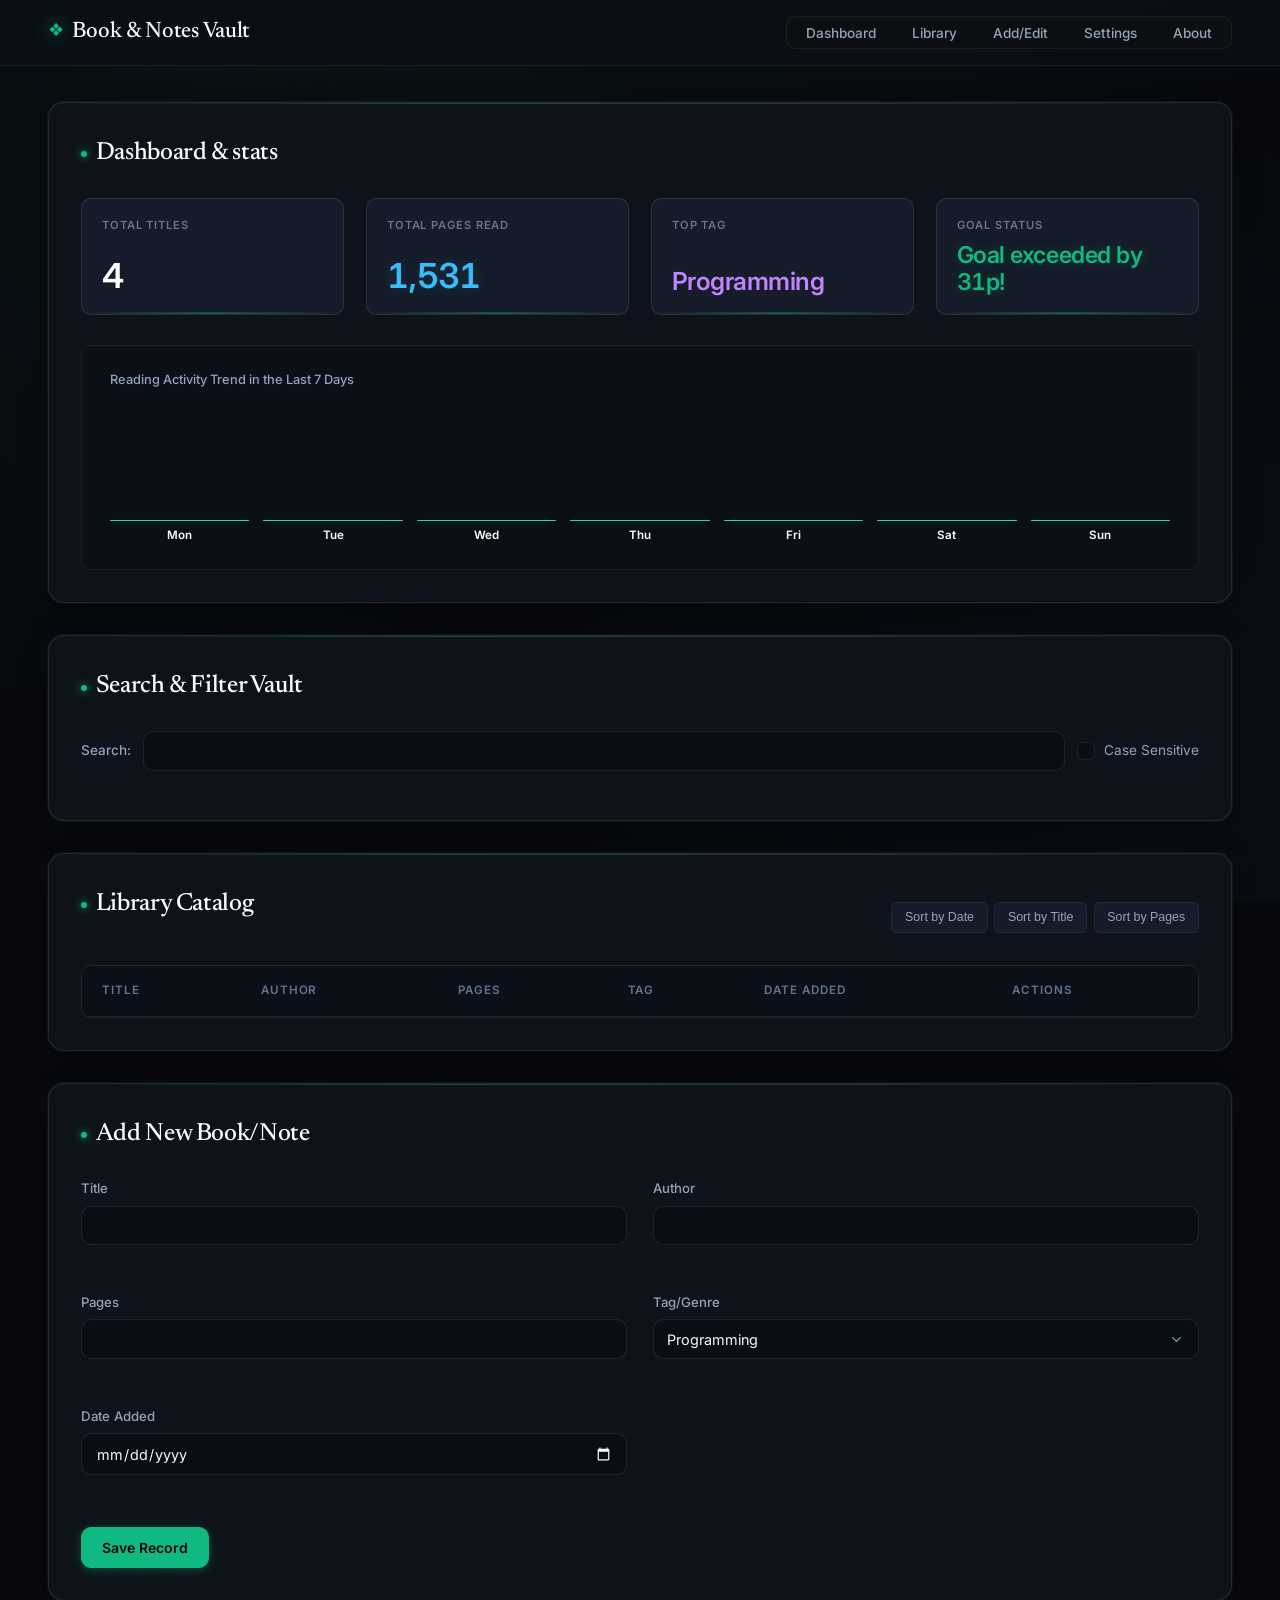
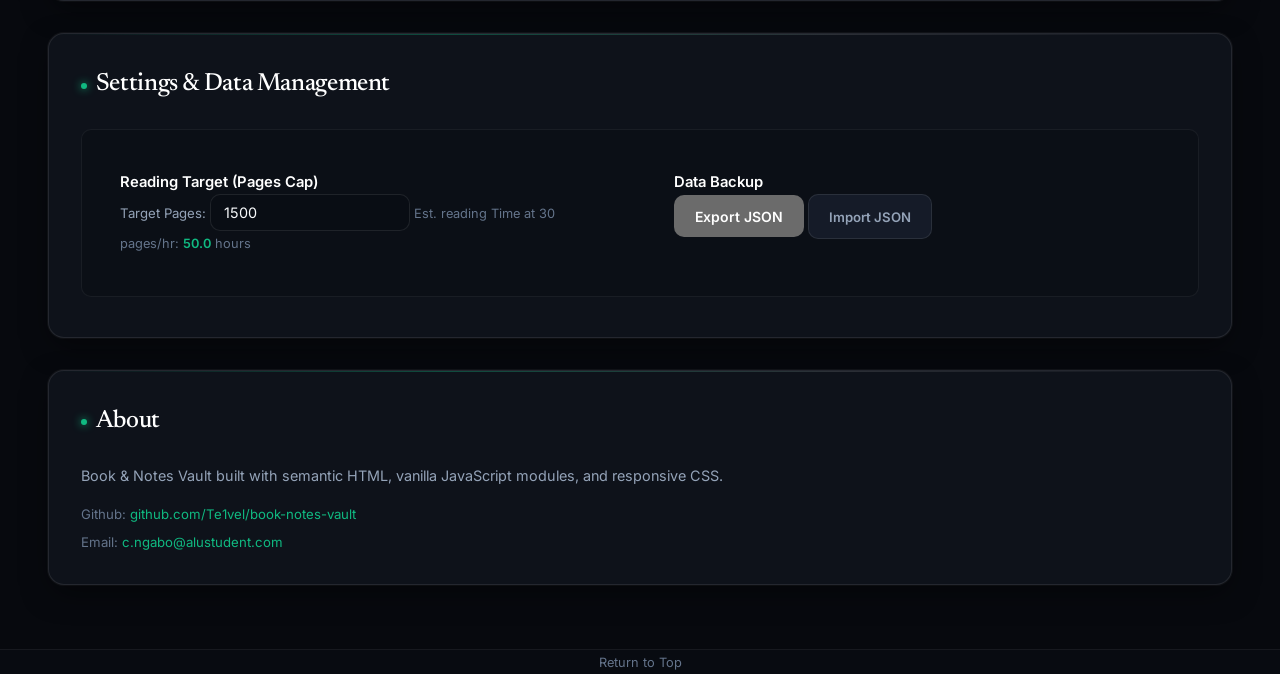
==== commit b7b60828: "fixing issues that occured when testing" ====
--- a/index.html
+++ b/index.html
@@ -110,6 +110,11 @@
                 </div>
                 <div class="form-group">
                     <label for="pages">Pages <span aria-hidden="true"></span></label>
+                    <input type="number" step="1" id="pages" required aria-describedby="pages-error">
+                    <small id="pages-error" class="error-message"></small>
+                </div>
+                <div class="form-group">
+                    <label for="tag">Tag/Genre <span aria-hidden="true"></span></label>
                     <select id="tag" required>
                         <option value="Programming">Programming</option>
                         <option value="Architecture">Architecture</option>
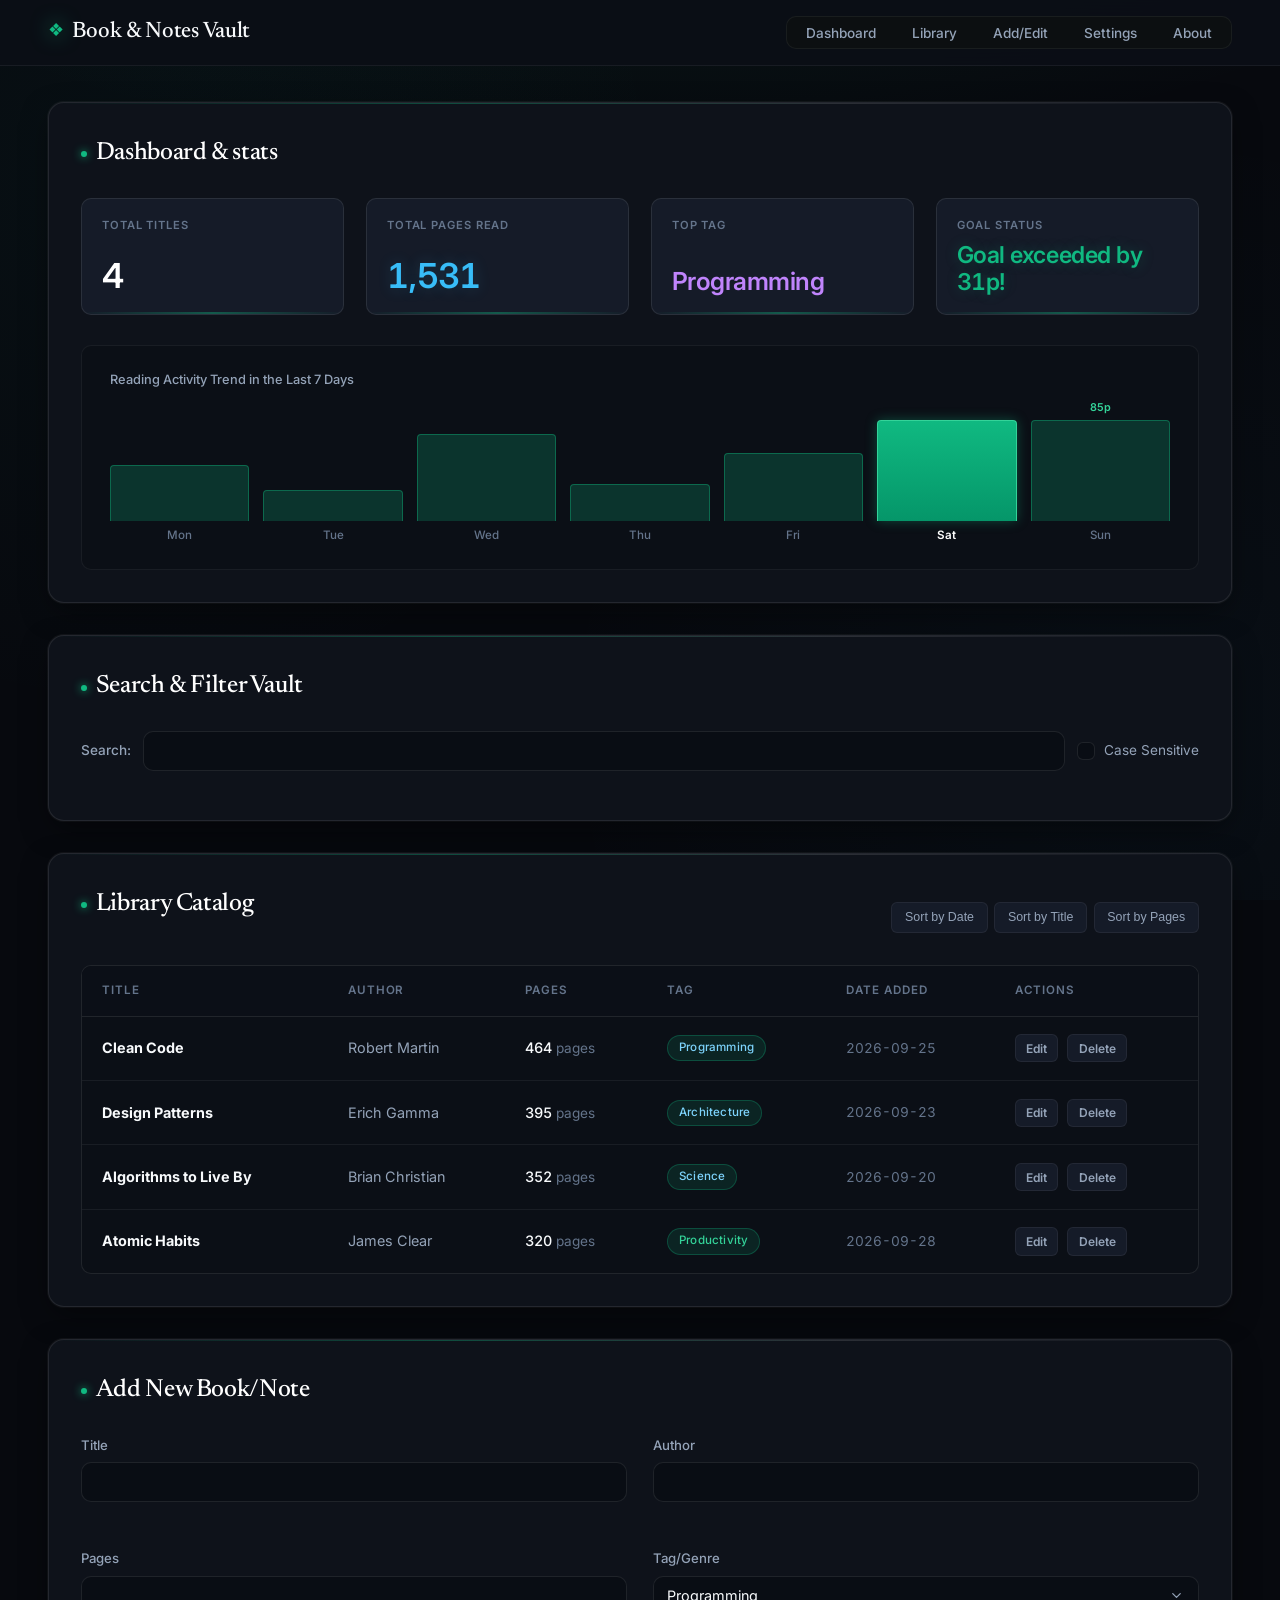
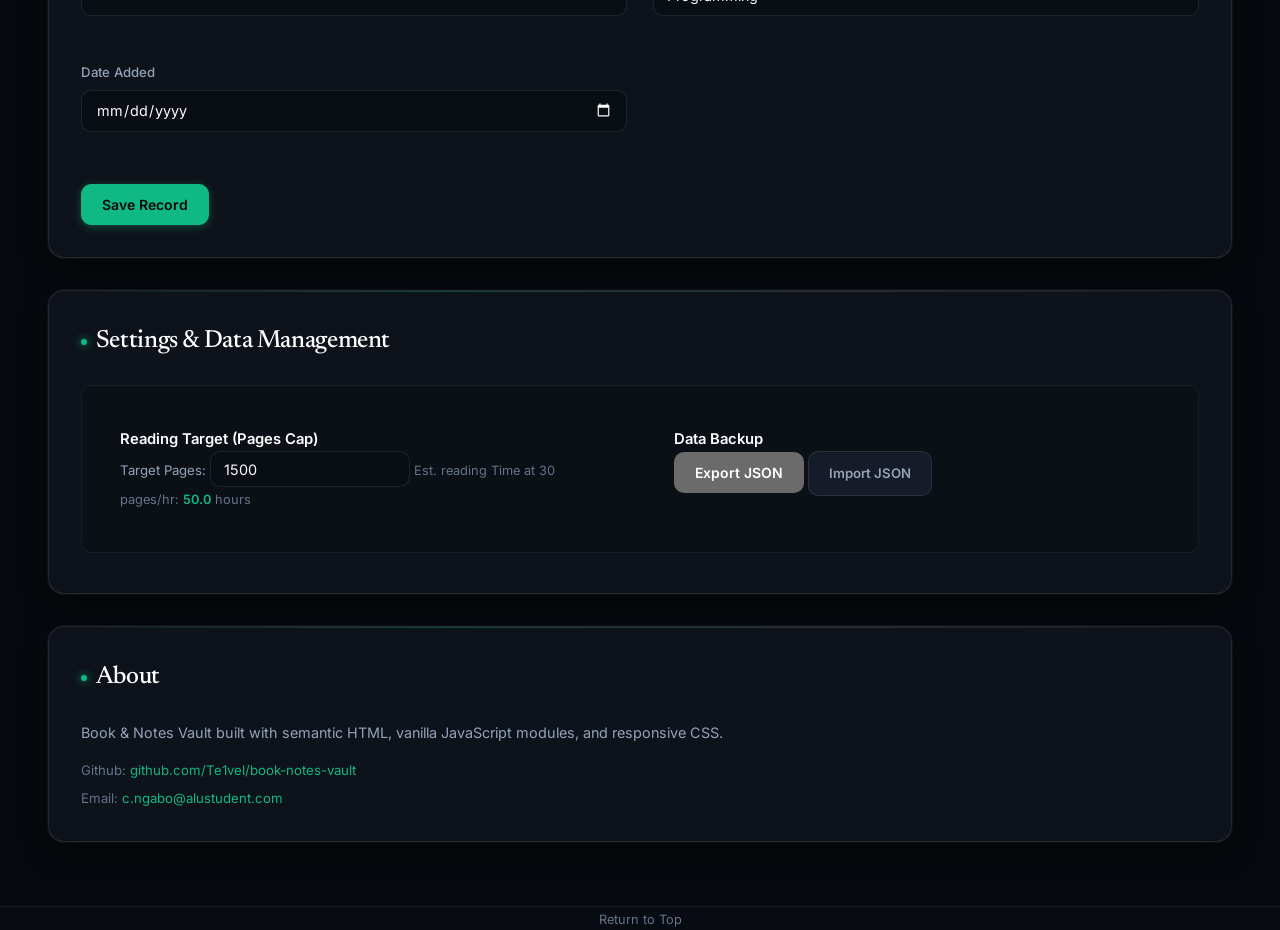
==== commit e21ac460: "fixing sort title not working due to naming error" ====
--- a/index.html
+++ b/index.html
@@ -70,7 +70,7 @@
                 <h2>Library Catalog</h2>
                 <div class="sort-controls">
                     <button id="sort-date" aria-sort="none" class="sort-btn">Sort by Date</button>
-                    <button id="sort-titles" aria-sort="none" class="sort-btn">Sort by Title</button>
+                    <button id="sort-title" aria-sort="none" class="sort-btn">Sort by Title</button>
                     <button id="sort-pages" aria-sort="none" class="sort-btn">Sort by Pages</button>
                 </div>
             </div>
